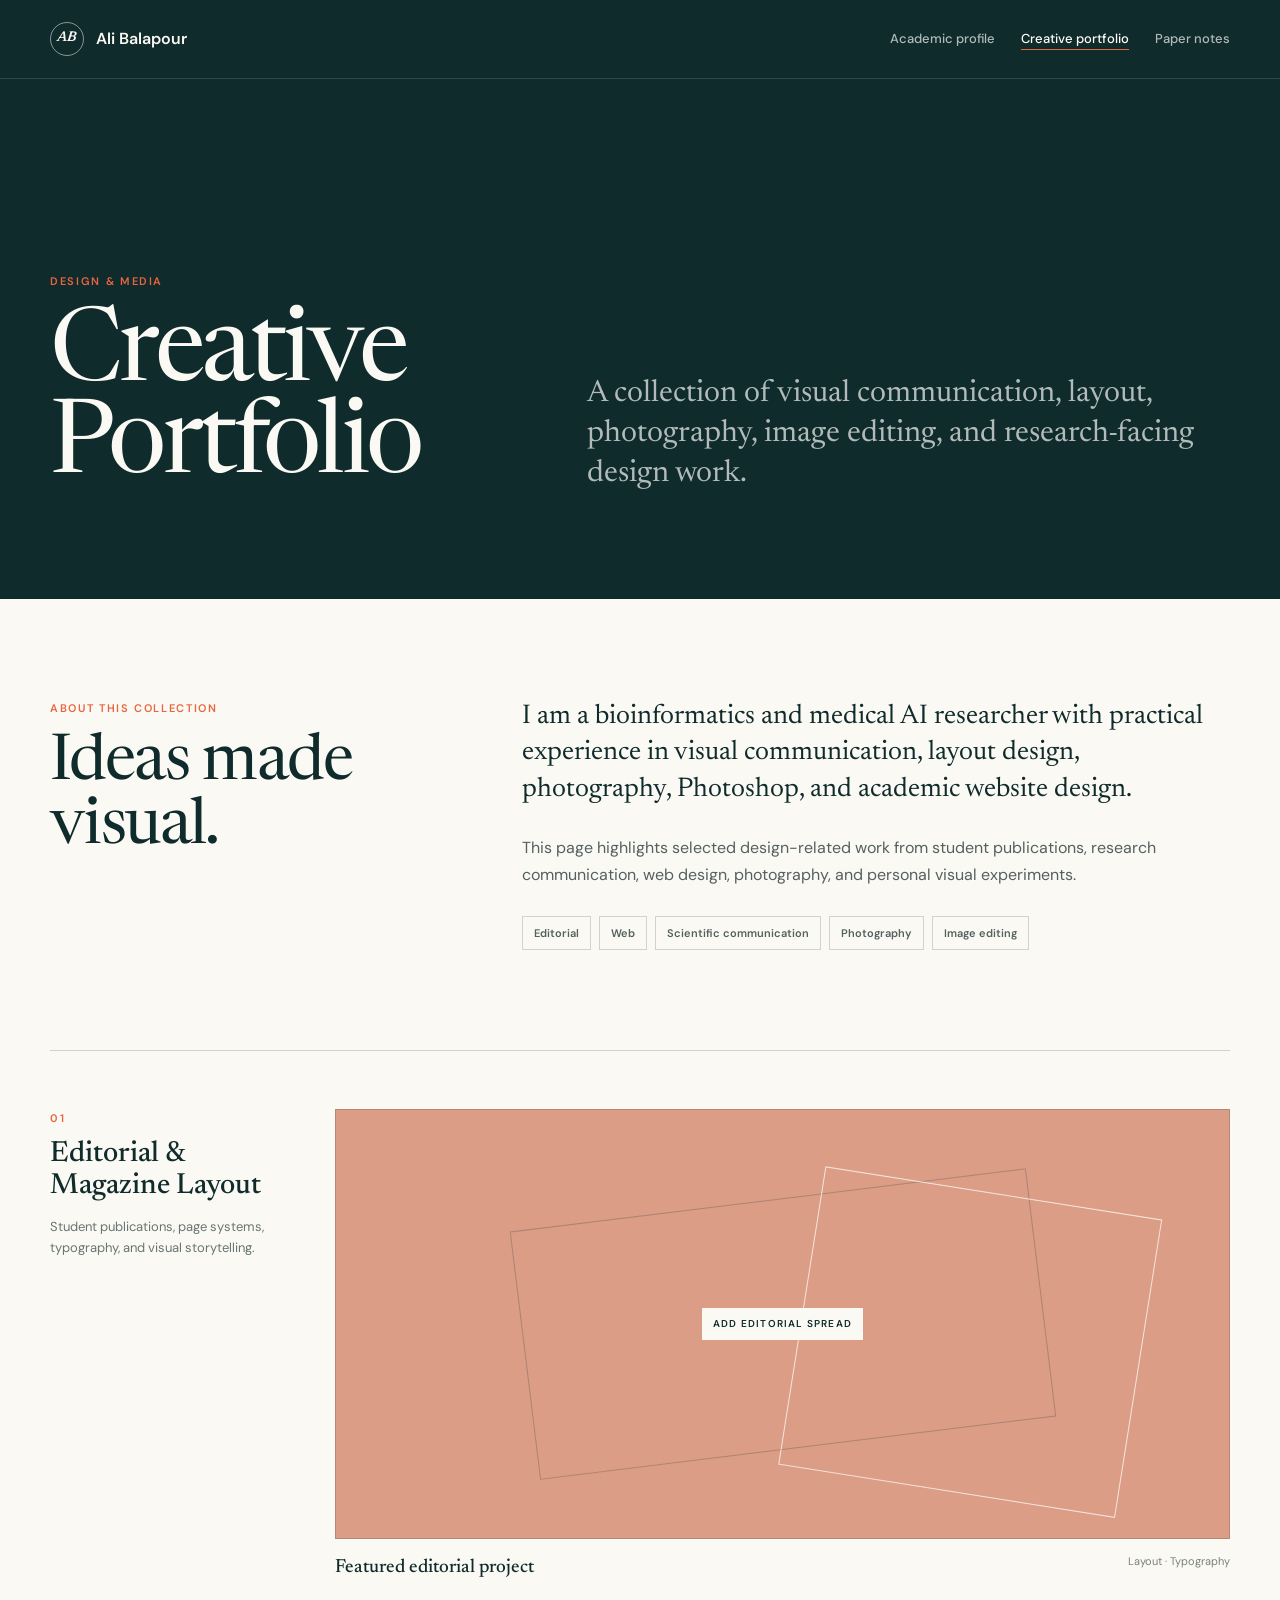
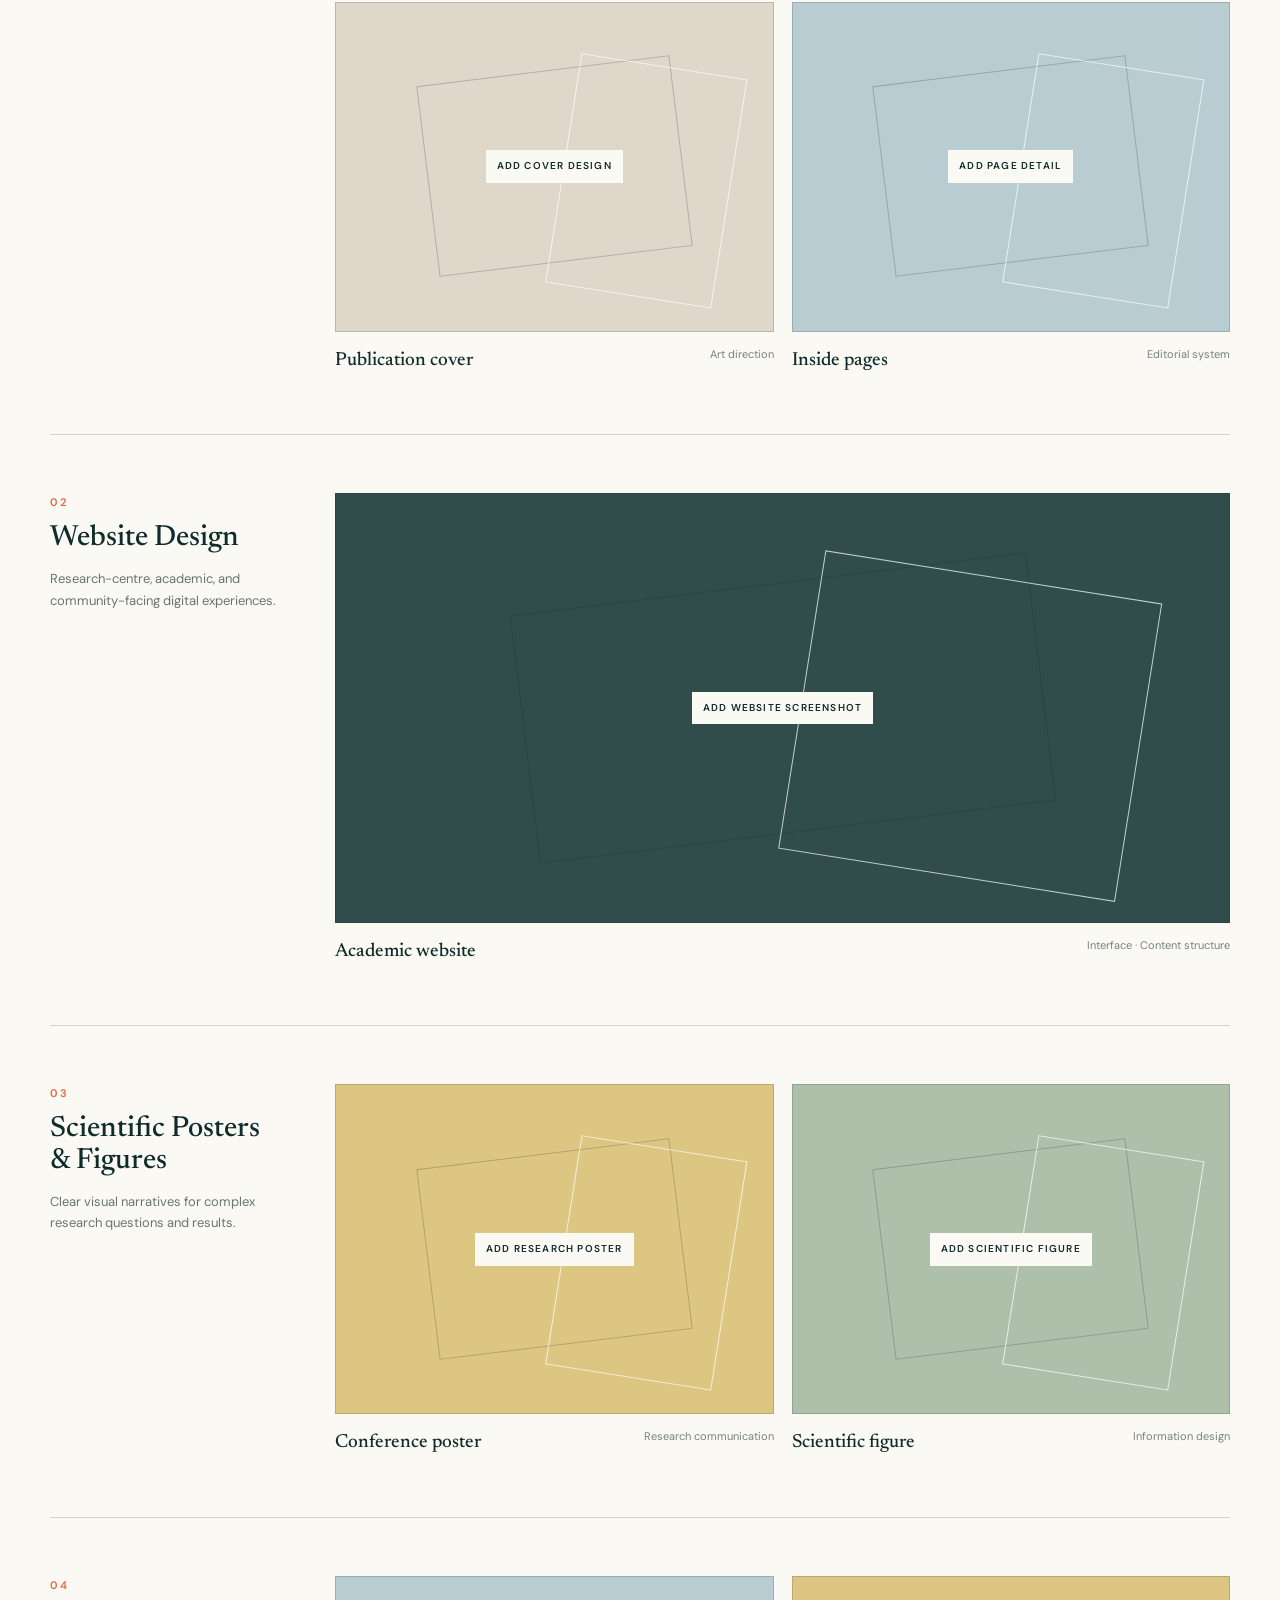
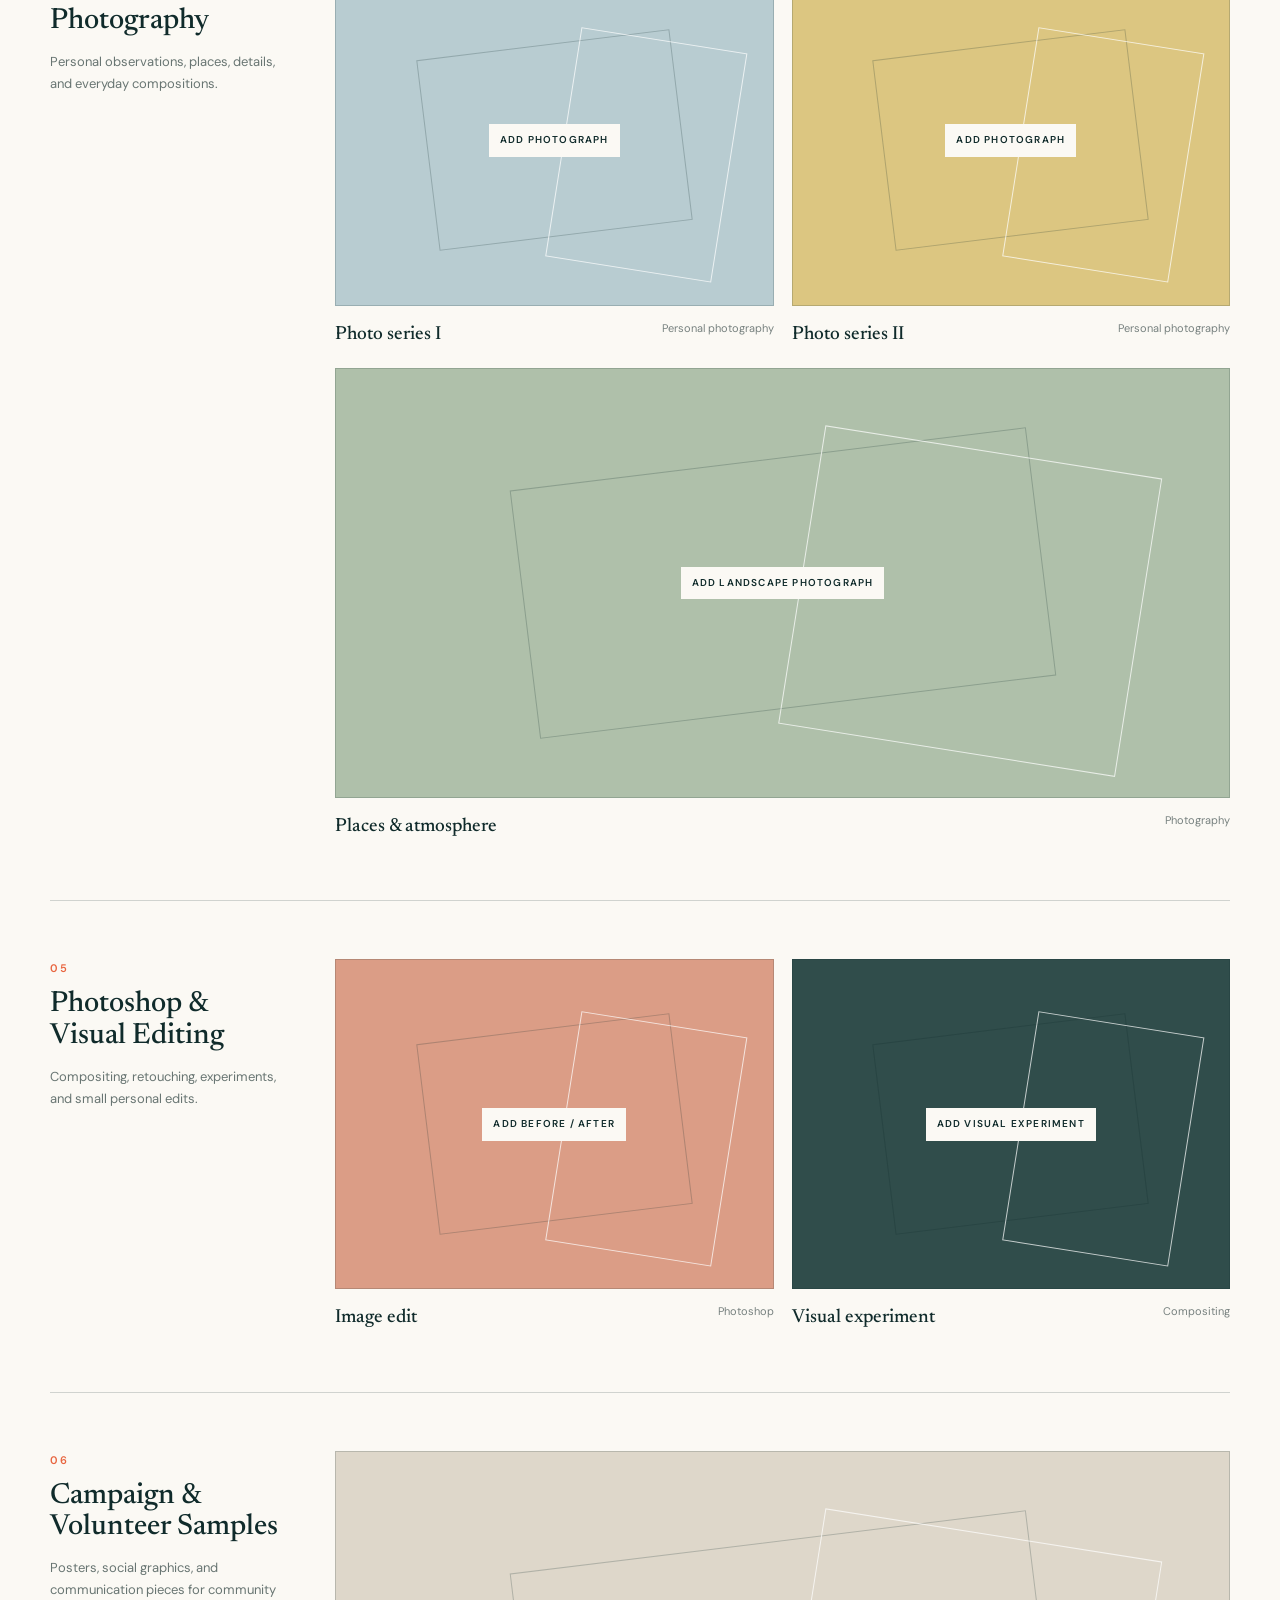
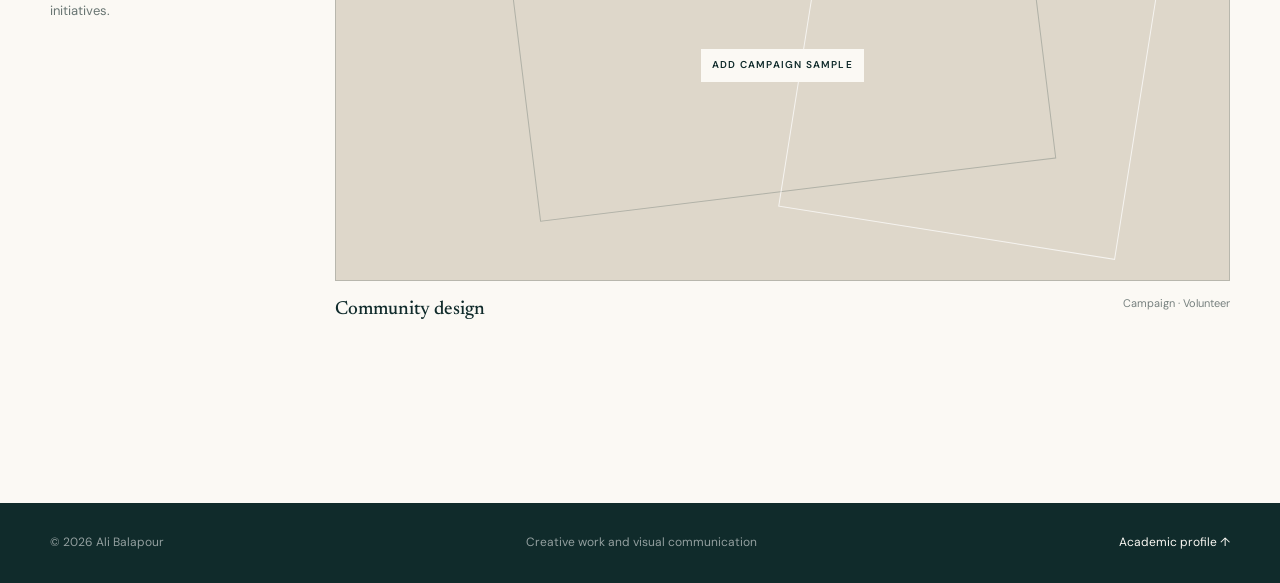
==== portfolio/index.html @ 2b2d9ba7 "update: update based on CV + add portofolio + paper notes" ====
<!doctype html>
<html lang="en">
<head>
  <meta charset="utf-8">
  <meta name="viewport" content="width=device-width, initial-scale=1">
  <title>Creative Portfolio | Ali Balapour</title>
  <meta name="description" content="Selected visual communication, design, photography, and image-editing work by Ali Balapour.">
  <meta name="theme-color" content="#102b2b">
  <link rel="preconnect" href="https://fonts.googleapis.com">
  <link rel="preconnect" href="https://fonts.gstatic.com" crossorigin>
  <link href="https://fonts.googleapis.com/css2?family=DM+Sans:wght@400;500;600&amp;family=Newsreader:opsz,wght@6..72,400;6..72,500;6..72,600&amp;display=swap" rel="stylesheet">
  <link rel="stylesheet" href="../assets/css/side-pages.css">
  <script src="../assets/js/site.js" defer></script>
</head>
<body>
  <a class="skip-link" href="#main">Skip to content</a>
  <header class="page-header" data-header>
    <div class="shell page-nav">
      <a class="page-brand" href="../" aria-label="Ali Balapour, home">
        <span class="page-brand-mark">AB</span>
        <span>Ali Balapour</span>
      </a>
      <button class="page-menu" type="button" aria-expanded="false" aria-controls="primary-nav" data-menu-toggle>
        <span></span><span></span><span class="sr-only">Toggle navigation</span>
      </button>
      <nav id="primary-nav" class="page-links" aria-label="Primary" data-nav>
        <a href="../">Academic profile</a>
        <a href="./" aria-current="page">Creative portfolio</a>
        <a href="../paper-notes/">Paper notes</a>
      </nav>
    </div>
  </header>

  <main id="main">
    <section class="page-hero">
      <div class="shell page-hero-inner">
        <div>
          <p class="eyebrow">Design &amp; media</p>
          <h1>Creative<br>Portfolio</h1>
        </div>
        <p class="page-hero-copy">A collection of visual communication, layout, photography, image editing, and research-facing design work.</p>
      </div>
    </section>

    <section class="shell portfolio-intro">
      <div>
        <p class="section-label">About this collection</p>
        <h2>Ideas made visual.</h2>
      </div>
      <div class="portfolio-intro-copy">
        <p>I am a bioinformatics and medical AI researcher with practical experience in visual communication, layout design, photography, Photoshop, and academic website design.</p>
        <p>This page highlights selected design-related work from student publications, research communication, web design, photography, and personal visual experiments.</p>
        <div class="portfolio-categories" aria-label="Portfolio categories">
          <span>Editorial</span><span>Web</span><span>Scientific communication</span><span>Photography</span><span>Image editing</span>
        </div>
      </div>
    </section>

    <div class="shell portfolio-gallery">
      <section class="gallery-section">
        <div class="gallery-heading">
          <p class="section-label">01</p>
          <h2>Editorial &amp; Magazine Layout</h2>
          <p>Student publications, page systems, typography, and visual storytelling.</p>
        </div>
        <div class="gallery-grid">
          <figure class="gallery-item wide">
            <div class="art-placeholder placeholder-coral"><span class="placeholder-label">Add editorial spread</span></div>
            <figcaption><strong>Featured editorial project</strong><span>Layout · Typography</span></figcaption>
          </figure>
          <figure class="gallery-item">
            <div class="art-placeholder placeholder-paper"><span class="placeholder-label">Add cover design</span></div>
            <figcaption><strong>Publication cover</strong><span>Art direction</span></figcaption>
          </figure>
          <figure class="gallery-item">
            <div class="art-placeholder placeholder-blue"><span class="placeholder-label">Add page detail</span></div>
            <figcaption><strong>Inside pages</strong><span>Editorial system</span></figcaption>
          </figure>
        </div>
      </section>

      <section class="gallery-section">
        <div class="gallery-heading">
          <p class="section-label">02</p>
          <h2>Website Design</h2>
          <p>Research-centre, academic, and community-facing digital experiences.</p>
        </div>
        <div class="gallery-grid">
          <figure class="gallery-item wide">
            <div class="art-placeholder placeholder-ink"><span class="placeholder-label">Add website screenshot</span></div>
            <figcaption><strong>Academic website</strong><span>Interface · Content structure</span></figcaption>
          </figure>
        </div>
      </section>

      <section class="gallery-section">
        <div class="gallery-heading">
          <p class="section-label">03</p>
          <h2>Scientific Posters &amp; Figures</h2>
          <p>Clear visual narratives for complex research questions and results.</p>
        </div>
        <div class="gallery-grid">
          <figure class="gallery-item">
            <div class="art-placeholder placeholder-yellow"><span class="placeholder-label">Add research poster</span></div>
            <figcaption><strong>Conference poster</strong><span>Research communication</span></figcaption>
          </figure>
          <figure class="gallery-item">
            <div class="art-placeholder placeholder-sage"><span class="placeholder-label">Add scientific figure</span></div>
            <figcaption><strong>Scientific figure</strong><span>Information design</span></figcaption>
          </figure>
        </div>
      </section>

      <section class="gallery-section">
        <div class="gallery-heading">
          <p class="section-label">04</p>
          <h2>Photography</h2>
          <p>Personal observations, places, details, and everyday compositions.</p>
        </div>
        <div class="gallery-grid">
          <figure class="gallery-item">
            <div class="art-placeholder placeholder-blue"><span class="placeholder-label">Add photograph</span></div>
            <figcaption><strong>Photo series I</strong><span>Personal photography</span></figcaption>
          </figure>
          <figure class="gallery-item">
            <div class="art-placeholder placeholder-yellow"><span class="placeholder-label">Add photograph</span></div>
            <figcaption><strong>Photo series II</strong><span>Personal photography</span></figcaption>
          </figure>
          <figure class="gallery-item wide">
            <div class="art-placeholder placeholder-sage"><span class="placeholder-label">Add landscape photograph</span></div>
            <figcaption><strong>Places &amp; atmosphere</strong><span>Photography</span></figcaption>
          </figure>
        </div>
      </section>

      <section class="gallery-section">
        <div class="gallery-heading">
          <p class="section-label">05</p>
          <h2>Photoshop &amp; Visual Editing</h2>
          <p>Compositing, retouching, experiments, and small personal edits.</p>
        </div>
        <div class="gallery-grid">
          <figure class="gallery-item">
            <div class="art-placeholder placeholder-coral"><span class="placeholder-label">Add before / after</span></div>
            <figcaption><strong>Image edit</strong><span>Photoshop</span></figcaption>
          </figure>
          <figure class="gallery-item">
            <div class="art-placeholder placeholder-ink"><span class="placeholder-label">Add visual experiment</span></div>
            <figcaption><strong>Visual experiment</strong><span>Compositing</span></figcaption>
          </figure>
        </div>
      </section>

      <section class="gallery-section">
        <div class="gallery-heading">
          <p class="section-label">06</p>
          <h2>Campaign &amp; Volunteer Samples</h2>
          <p>Posters, social graphics, and communication pieces for community initiatives.</p>
        </div>
        <div class="gallery-grid">
          <figure class="gallery-item wide">
            <div class="art-placeholder placeholder-paper"><span class="placeholder-label">Add campaign sample</span></div>
            <figcaption><strong>Community design</strong><span>Campaign · Volunteer</span></figcaption>
          </figure>
        </div>
      </section>
    </div>
  </main>

  <footer class="page-footer">
    <div class="shell page-footer-inner">
      <p>© <span data-year>2026</span> Ali Balapour</p>
      <p>Creative work and visual communication</p>
      <a href="../">Academic profile ↑</a>
    </div>
  </footer>
</body>
</html>
---- assets/css/side-pages.css ----
:root {
  --ink: #102b2b;
  --ink-soft: #23413f;
  --paper: #f4f0e7;
  --cream: #fbf9f4;
  --white: #fffefa;
  --orange: #e8653f;
  --blue: #4d7891;
  --sage: #91a88d;
  --yellow: #d6ab45;
  --line: rgba(16, 43, 43, 0.18);
  --serif: "Newsreader", Georgia, serif;
  --sans: "DM Sans", "Avenir Next", "Segoe UI", sans-serif;
  --shell: min(1180px, calc(100vw - 48px));
}

* { box-sizing: border-box; }
html { scroll-behavior: smooth; }
body {
  margin: 0;
  background: var(--cream);
  color: var(--ink);
  font-family: var(--sans);
  font-size: 16px;
  line-height: 1.65;
  -webkit-font-smoothing: antialiased;
}
img { display: block; max-width: 100%; }
a { color: inherit; }
button { font: inherit; }
.shell { width: var(--shell); margin-inline: auto; }
.sr-only {
  position: absolute;
  width: 1px;
  height: 1px;
  padding: 0;
  margin: -1px;
  overflow: hidden;
  clip: rect(0, 0, 0, 0);
  white-space: nowrap;
  border: 0;
}
.skip-link {
  position: fixed;
  top: 12px;
  left: 12px;
  z-index: 200;
  padding: 10px 16px;
  background: var(--orange);
  color: var(--white);
  transform: translateY(-150%);
}
.skip-link:focus { transform: translateY(0); }

.page-header {
  position: relative;
  z-index: 20;
  border-bottom: 1px solid rgba(255,255,255,.14);
  background: var(--ink);
  color: var(--cream);
}
.page-nav {
  display: flex;
  min-height: 78px;
  align-items: center;
  justify-content: space-between;
  gap: 30px;
}
.page-brand {
  display: inline-flex;
  align-items: center;
  gap: 12px;
  font-weight: 600;
  text-decoration: none;
}
.page-brand-mark {
  display: grid;
  width: 34px;
  height: 34px;
  place-items: center;
  border: 1px solid rgba(255,255,255,.5);
  border-radius: 50%;
  font-family: var(--serif);
  font-size: 14px;
  font-style: italic;
}
.page-links { display: flex; align-items: center; gap: 26px; }
.page-links a {
  color: rgba(255,255,255,.68);
  font-size: 13px;
  font-weight: 500;
  text-decoration: none;
}
.page-links a:hover,
.page-links a[aria-current="page"] { color: var(--white); }
.page-links a[aria-current="page"] { border-bottom: 1px solid var(--orange); }
.page-menu { display: none; }

.page-hero {
  background: var(--ink);
  color: var(--cream);
}
.page-hero-inner {
  display: grid;
  min-height: 520px;
  grid-template-columns: .82fr 1.18fr;
  align-items: end;
  gap: 90px;
  padding-block: 90px 105px;
}
.eyebrow,
.work-type,
.note-topic,
.section-label {
  margin: 0;
  color: var(--orange);
  font-size: 11px;
  font-weight: 600;
  letter-spacing: .15em;
  text-transform: uppercase;
}
.page-hero h1 {
  margin: 20px 0 0;
  font-family: var(--serif);
  font-size: clamp(58px, 8vw, 108px);
  font-weight: 400;
  letter-spacing: -.035em;
  line-height: .9;
}
.page-hero-copy {
  max-width: 630px;
  margin: 0;
  color: rgba(255,255,255,.68);
  font-family: var(--serif);
  font-size: clamp(23px, 2.4vw, 34px);
  line-height: 1.3;
}

.portfolio-intro {
  display: grid;
  grid-template-columns: .7fr 1.3fr;
  gap: 90px;
  padding-block: 100px;
}
.portfolio-intro h2,
.notes-heading h2 {
  margin: 15px 0 0;
  font-family: var(--serif);
  font-size: clamp(40px, 5vw, 68px);
  font-weight: 400;
  letter-spacing: -.025em;
  line-height: 1;
}
.portfolio-intro-copy { max-width: 720px; color: #53615f; }
.portfolio-intro-copy p:first-child {
  margin-top: 0;
  color: var(--ink);
  font-family: var(--serif);
  font-size: 27px;
  line-height: 1.35;
}
.portfolio-categories {
  display: flex;
  flex-wrap: wrap;
  gap: 8px;
  margin-top: 28px;
}
.portfolio-categories span {
  padding: 7px 11px;
  border: 1px solid var(--line);
  font-size: 11px;
  font-weight: 600;
}

.portfolio-gallery { padding-bottom: 120px; }
.gallery-section {
  display: grid;
  grid-template-columns: 230px 1fr;
  gap: 55px;
  padding: 58px 0;
  border-top: 1px solid var(--line);
}
.gallery-heading h2 {
  margin: 12px 0 0;
  font-family: var(--serif);
  font-size: 29px;
  font-weight: 500;
  line-height: 1.08;
}
.gallery-heading p:last-child { margin: 14px 0 0; color: #687572; font-size: 13px; }
.gallery-grid { display: grid; grid-template-columns: repeat(2, minmax(0, 1fr)); gap: 18px; }
.gallery-item { margin: 0; }
.gallery-item.wide { grid-column: 1 / -1; }
.art-placeholder {
  position: relative;
  display: grid;
  min-height: 330px;
  place-items: center;
  overflow: hidden;
  border: 1px solid var(--line);
  background: #e4e6df;
}
.gallery-item.wide .art-placeholder { min-height: 430px; }
.art-placeholder::before,
.art-placeholder::after {
  position: absolute;
  content: "";
}
.art-placeholder::before {
  width: 58%;
  height: 58%;
  border: 1px solid rgba(16,43,43,.22);
  transform: rotate(-7deg);
}
.art-placeholder::after {
  width: 38%;
  height: 70%;
  border: 1px solid rgba(255,255,255,.72);
  transform: translate(55%, 6%) rotate(9deg);
}
.placeholder-blue { background: #b8ccd1; }
.placeholder-coral { background: #db9d86; }
.placeholder-yellow { background: #dcc681; }
.placeholder-sage { background: #afc0aa; }
.placeholder-ink { background: #304d4b; color: var(--cream); }
.placeholder-paper { background: #ded7ca; }
.placeholder-label {
  position: relative;
  z-index: 2;
  padding: 8px 11px;
  background: var(--cream);
  color: var(--ink);
  font-size: 10px;
  font-weight: 600;
  letter-spacing: .12em;
  text-transform: uppercase;
}
.gallery-item figcaption { display: flex; justify-content: space-between; gap: 20px; margin-top: 13px; }
.gallery-item figcaption strong { font-family: var(--serif); font-size: 19px; font-weight: 500; }
.gallery-item figcaption span { color: #77817f; font-size: 11px; text-align: right; }

.notes-page { background: var(--paper); }
.notes-hero .page-hero-inner { min-height: 460px; }
.notes-toolbar {
  display: flex;
  align-items: center;
  justify-content: space-between;
  gap: 30px;
  padding-block: 26px;
  border-bottom: 1px solid var(--line);
}
.notes-toolbar p { margin: 0; color: #697572; font-size: 13px; }
.topic-list { display: flex; flex-wrap: wrap; gap: 8px; }
.topic-list span {
  padding: 6px 10px;
  border: 1px solid var(--line);
  background: var(--cream);
  font-size: 10px;
  font-weight: 600;
  text-transform: uppercase;
}
.notes-layout {
  display: grid;
  grid-template-columns: 280px 1fr;
  gap: 70px;
  padding-block: 90px 120px;
}
.notes-heading { position: sticky; top: 30px; align-self: start; }
.notes-heading p:last-child { margin-top: 24px; color: #697572; font-size: 13px; }
.notes-list { border-top: 1px solid var(--line); }
.note-entry {
  display: grid;
  grid-template-columns: 105px 1fr;
  gap: 35px;
  padding: 42px 0;
  border-bottom: 1px solid var(--line);
}
.note-number {
  color: var(--orange);
  font-family: var(--serif);
  font-size: 30px;
}
.note-entry h2 {
  max-width: 720px;
  margin: 10px 0 12px;
  font-family: var(--serif);
  font-size: clamp(27px, 3vw, 40px);
  font-weight: 500;
  line-height: 1.12;
}
.note-citation { margin: 0; color: #697572; font-size: 12px; }
.note-summary { max-width: 730px; margin: 24px 0 0; color: #4f5f5c; }
.note-points { display: grid; grid-template-columns: repeat(2, 1fr); gap: 12px 30px; margin: 26px 0 0; padding: 0; list-style: none; }
.note-points li { padding-top: 10px; border-top: 1px solid var(--line); color: #697572; font-size: 12px; }
.placeholder-note { opacity: .72; }

.page-footer { padding-block: 30px; background: var(--ink); color: rgba(255,255,255,.55); font-size: 12px; }
.page-footer-inner { display: flex; align-items: center; justify-content: space-between; gap: 30px; }
.page-footer p { margin: 0; }
.page-footer a { color: var(--cream); text-decoration: none; }

@media (max-width: 900px) {
  .page-hero-inner { grid-template-columns: 1fr; gap: 55px; }
  .portfolio-intro { grid-template-columns: 1fr; gap: 45px; }
  .gallery-section { grid-template-columns: 1fr; gap: 30px; }
  .notes-layout { grid-template-columns: 1fr; gap: 45px; }
  .notes-heading { position: static; }
}

@media (max-width: 680px) {
  :root { --shell: min(100% - 34px, 1180px); }
  .page-nav { min-height: 68px; }
  .page-menu {
    display: grid;
    width: 42px;
    height: 42px;
    padding: 12px;
    border: 0;
    place-content: center;
    gap: 6px;
    background: transparent;
    color: var(--white);
  }
  .page-menu span:not(.sr-only) { display: block; width: 20px; height: 1px; background: currentColor; }
  .page-links {
    position: absolute;
    top: 68px;
    left: 0;
    display: none;
    width: 100%;
    padding: 20px 17px 26px;
    flex-direction: column;
    align-items: stretch;
    gap: 0;
    background: var(--ink);
    border-top: 1px solid rgba(255,255,255,.1);
  }
  .page-links.open { display: flex; }
  .page-links a { padding: 10px 0; font-family: var(--serif); font-size: 23px; }
  .page-links a[aria-current="page"] { border: 0; color: var(--orange); }
  .page-hero-inner { min-height: 0; padding-block: 75px; }
  .page-hero h1 { font-size: clamp(52px, 17vw, 78px); }
  .page-hero-copy { font-size: 23px; }
  .portfolio-intro { padding-block: 75px; }
  .gallery-grid { grid-template-columns: 1fr; }
  .gallery-item.wide { grid-column: auto; }
  .art-placeholder,
  .gallery-item.wide .art-placeholder { min-height: 300px; }
  .notes-toolbar { align-items: flex-start; flex-direction: column; }
  .notes-layout { padding-block: 70px 90px; }
  .note-entry { grid-template-columns: 1fr; gap: 10px; }
  .note-points { grid-template-columns: 1fr; }
  .page-footer-inner { align-items: flex-start; flex-direction: column; gap: 8px; }
}

@media (prefers-reduced-motion: reduce) {
  html { scroll-behavior: auto; }
  *, *::before, *::after { transition-duration: .01ms !important; }
}
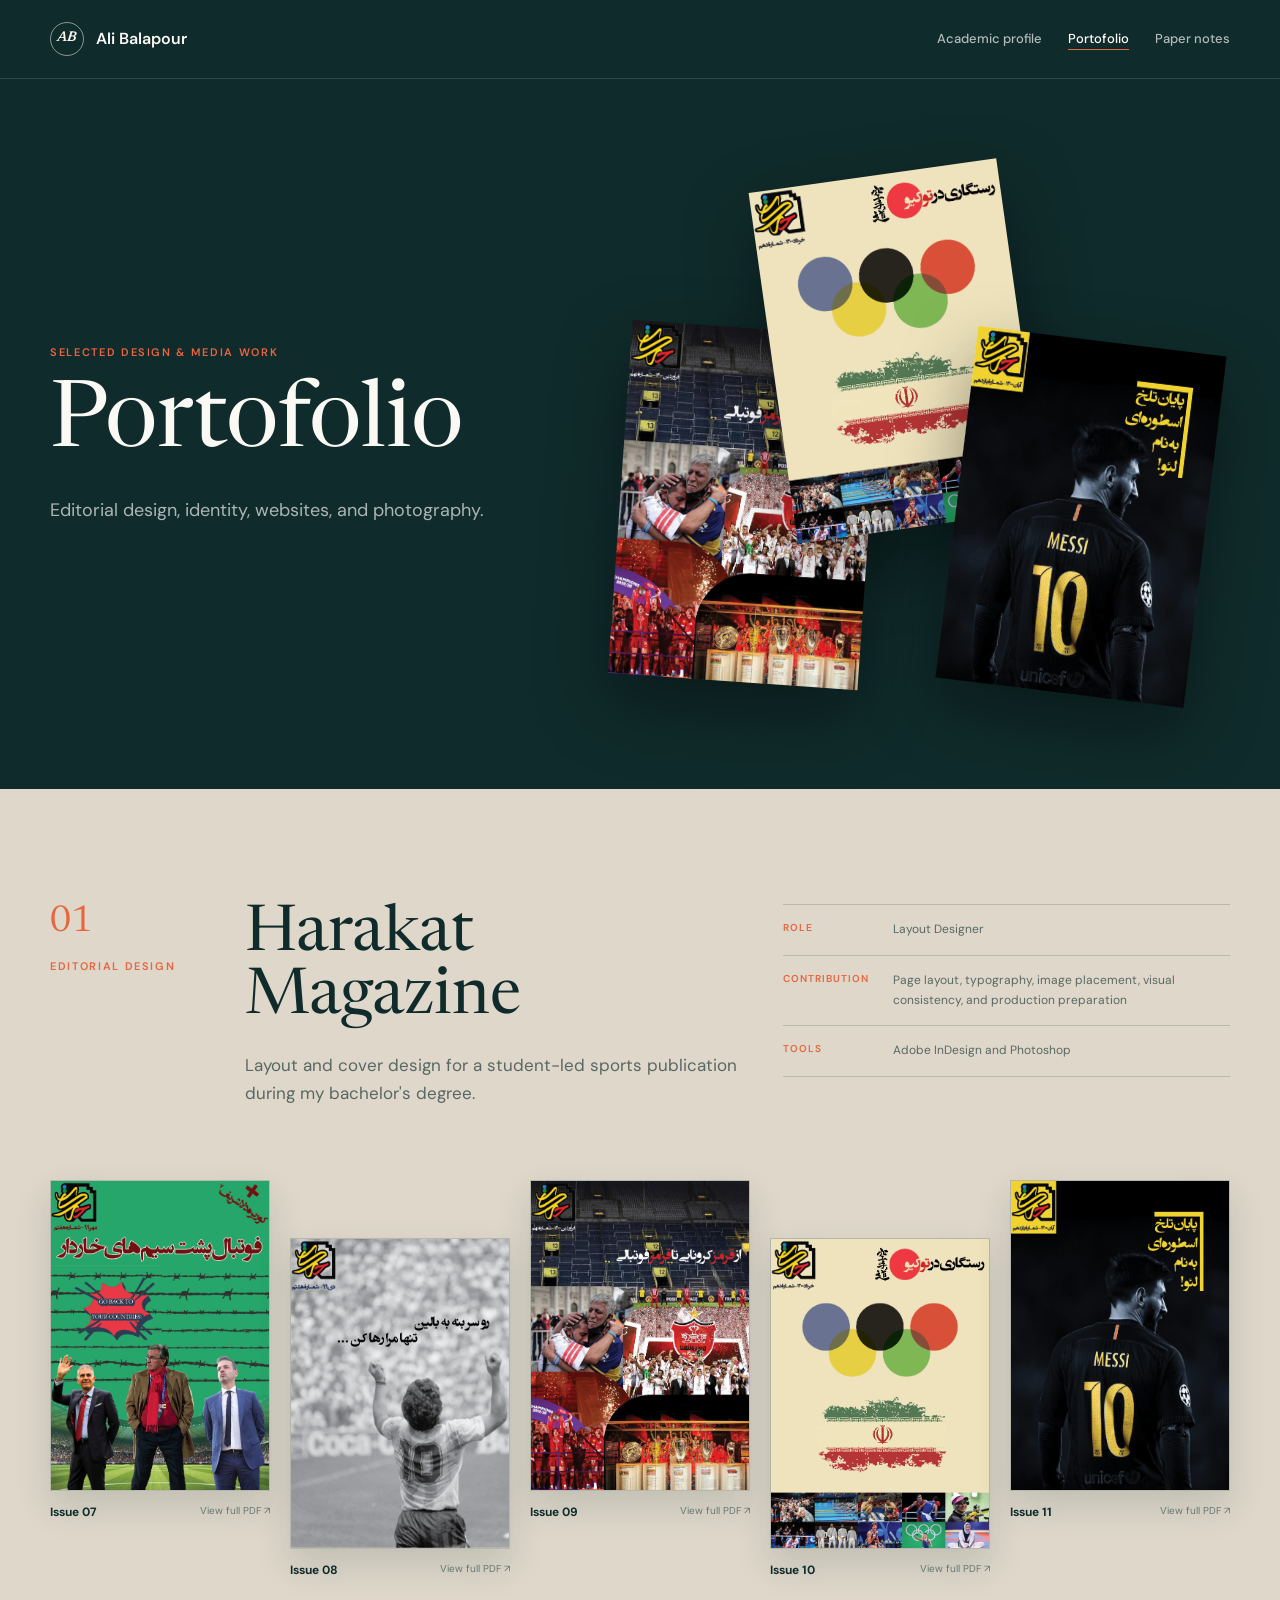
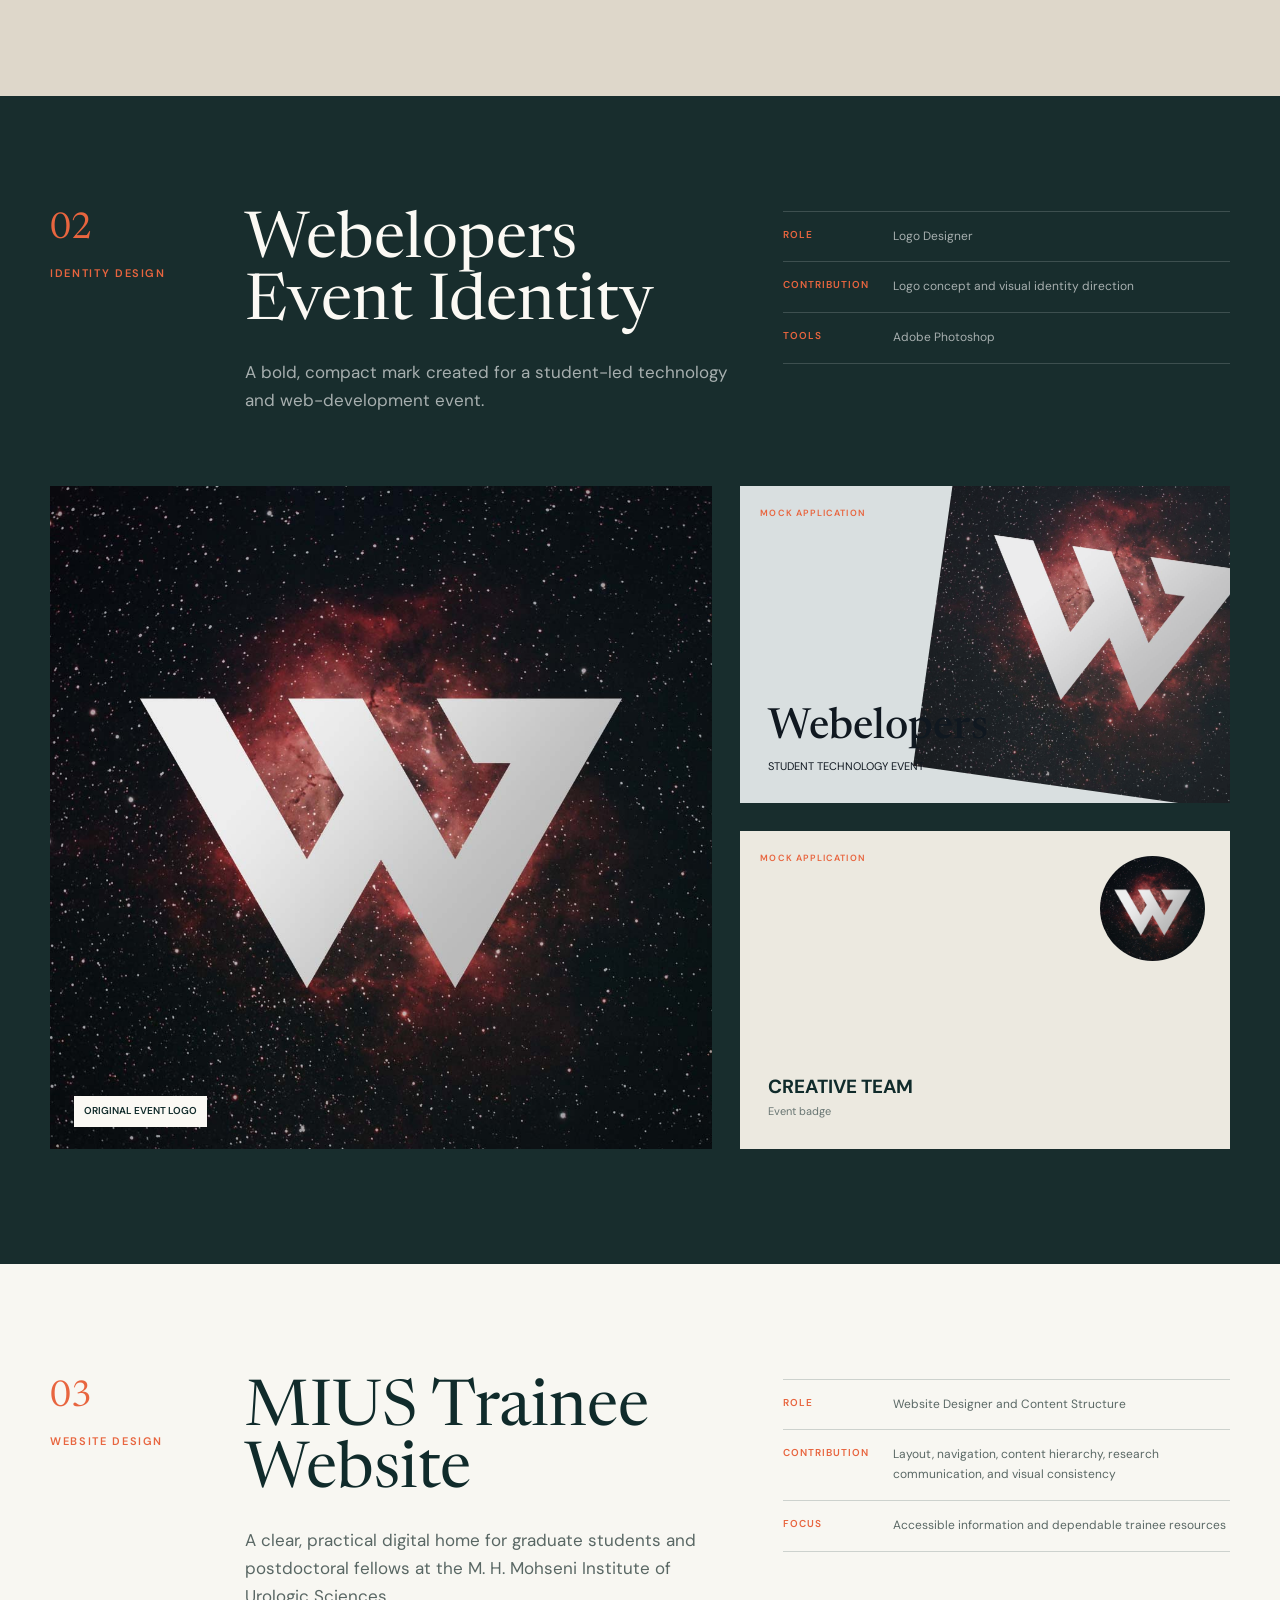
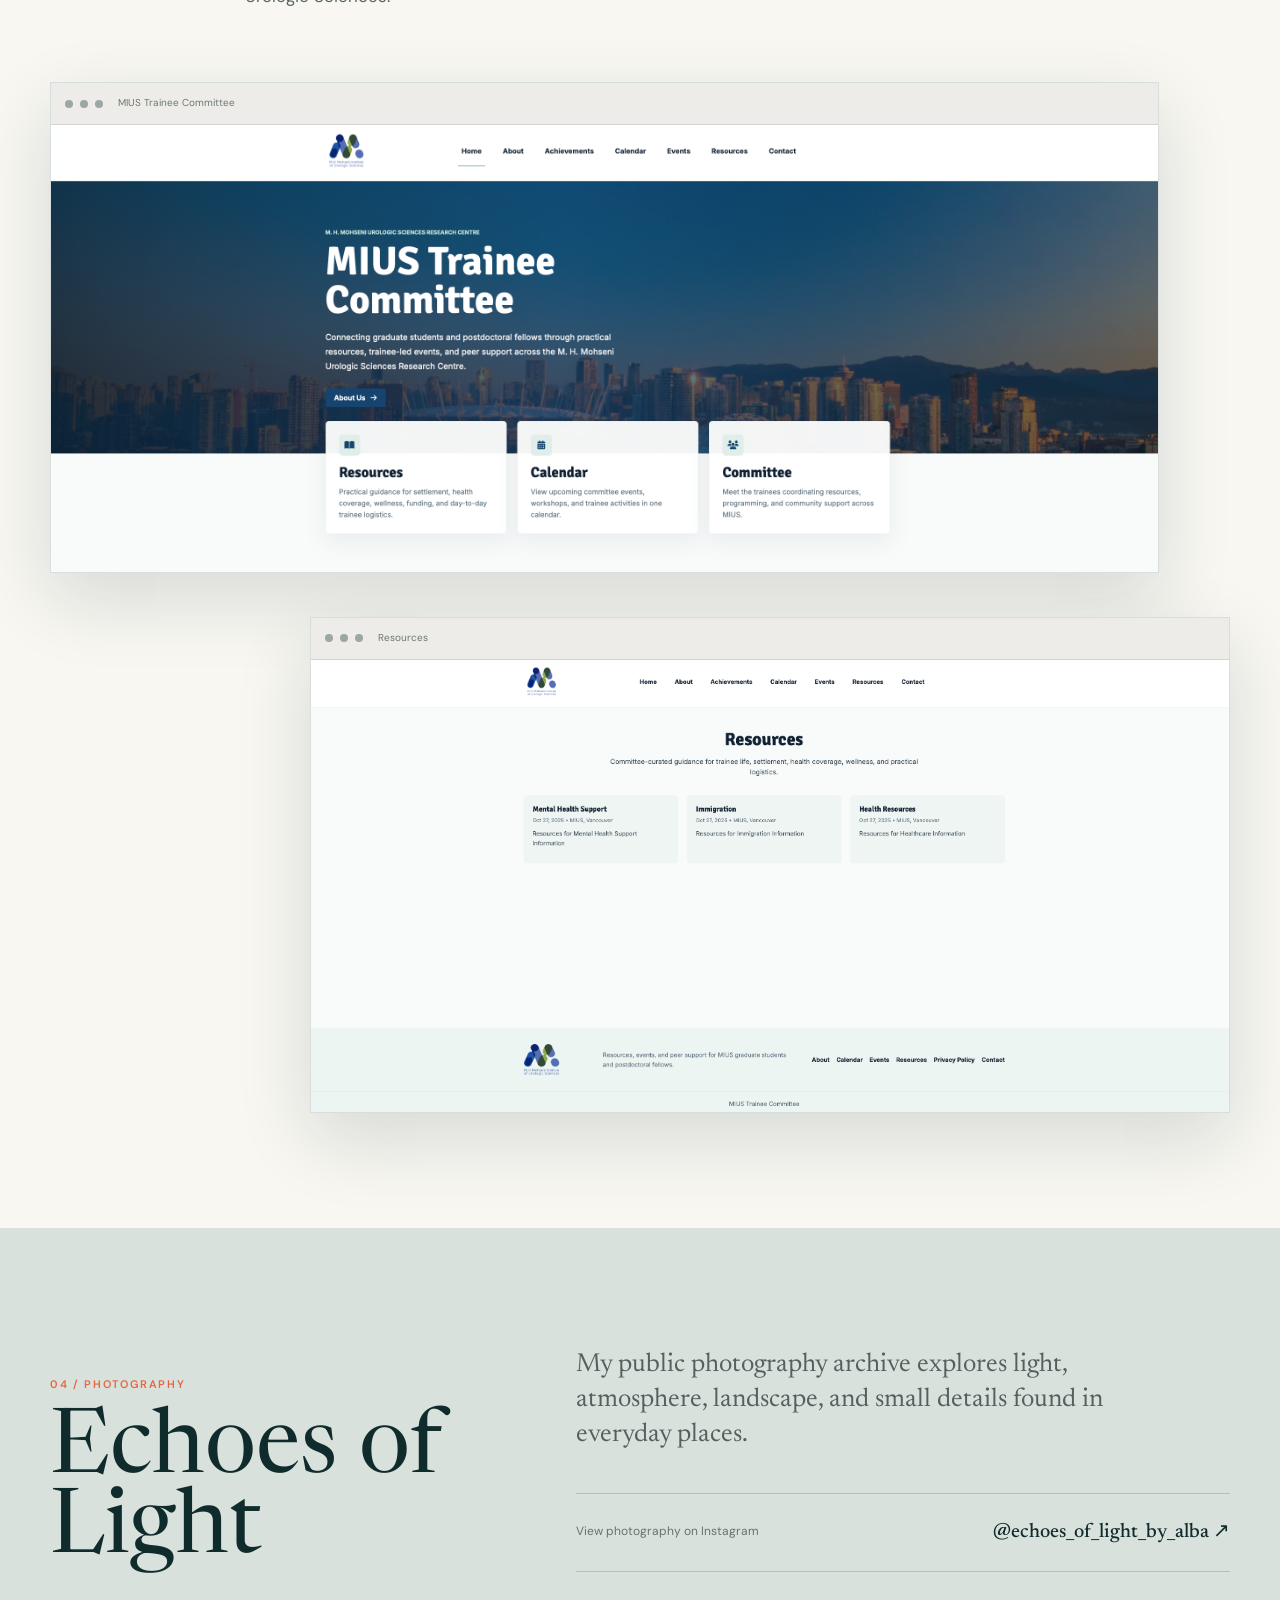
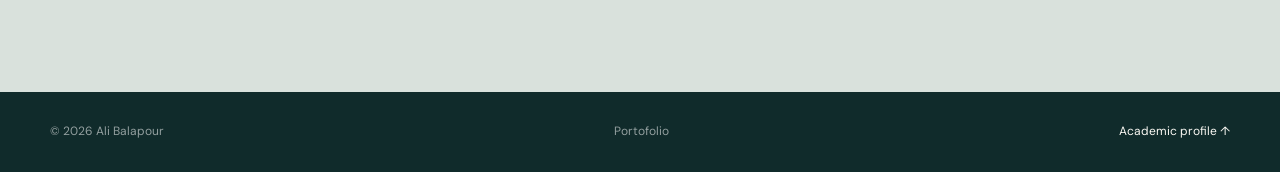
==== commit 2a638473: "update: filling out the portofolio" ====
--- a/portfolio/index.html
+++ b/portfolio/index.html
@@ -3,8 +3,8 @@
 <head>
   <meta charset="utf-8">
   <meta name="viewport" content="width=device-width, initial-scale=1">
-  <title>Creative Portfolio | Ali Balapour</title>
-  <meta name="description" content="Selected visual communication, design, photography, and image-editing work by Ali Balapour.">
+  <title>Portofolio | Ali Balapour</title>
+  <meta name="description" content="Selected editorial, identity, website, and photography work by Ali Balapour.">
   <meta name="theme-color" content="#102b2b">
   <link rel="preconnect" href="https://fonts.googleapis.com">
   <link rel="preconnect" href="https://fonts.gstatic.com" crossorigin>
@@ -12,7 +12,7 @@
   <link rel="stylesheet" href="../assets/css/side-pages.css">
   <script src="../assets/js/site.js" defer></script>
 </head>
-<body>
+<body class="portfolio-page">
   <a class="skip-link" href="#main">Skip to content</a>
   <header class="page-header" data-header>
     <div class="shell page-nav">
@@ -25,152 +25,161 @@
       </button>
       <nav id="primary-nav" class="page-links" aria-label="Primary" data-nav>
         <a href="../">Academic profile</a>
-        <a href="./" aria-current="page">Creative portfolio</a>
+        <a href="./" aria-current="page">Portofolio</a>
         <a href="../paper-notes/">Paper notes</a>
       </nav>
     </div>
   </header>
 
   <main id="main">
-    <section class="page-hero">
-      <div class="shell page-hero-inner">
-        <div>
-          <p class="eyebrow">Design &amp; media</p>
-          <h1>Creative<br>Portfolio</h1>
+    <section class="portfolio-hero">
+      <div class="shell portfolio-hero-grid">
+        <div class="portfolio-hero-copy">
+          <p class="eyebrow">Selected design &amp; media work</p>
+          <h1>Portofolio</h1>
+          <p>Editorial design, identity, websites, and photography.</p>
         </div>
-        <p class="page-hero-copy">A collection of visual communication, layout, photography, image editing, and research-facing design work.</p>
-      </div>
-    </section>
-
-    <section class="shell portfolio-intro">
-      <div>
-        <p class="section-label">About this collection</p>
-        <h2>Ideas made visual.</h2>
-      </div>
-      <div class="portfolio-intro-copy">
-        <p>I am a bioinformatics and medical AI researcher with practical experience in visual communication, layout design, photography, Photoshop, and academic website design.</p>
-        <p>This page highlights selected design-related work from student publications, research communication, web design, photography, and personal visual experiments.</p>
-        <div class="portfolio-categories" aria-label="Portfolio categories">
-          <span>Editorial</span><span>Web</span><span>Scientific communication</span><span>Photography</span><span>Image editing</span>
+        <div class="cover-composition" aria-label="Selected Harakat magazine covers">
+          <img class="cover cover-one" src="../assets/portofolio/Harakat%20Magazin%20-%20outline%20designer/harekat-11.png" alt="Harakat magazine issue 11 cover">
+          <img class="cover cover-two" src="../assets/portofolio/Harakat%20Magazin%20-%20outline%20designer/harekat-10.png" alt="Harakat magazine issue 10 cover">
+          <img class="cover cover-three" src="../assets/portofolio/Harakat%20Magazin%20-%20outline%20designer/harekat-9.png" alt="Harakat magazine issue 9 cover">
         </div>
       </div>
     </section>
 
-    <div class="shell portfolio-gallery">
-      <section class="gallery-section">
-        <div class="gallery-heading">
-          <p class="section-label">01</p>
-          <h2>Editorial &amp; Magazine Layout</h2>
-          <p>Student publications, page systems, typography, and visual storytelling.</p>
+    <section id="editorial" class="portfolio-project editorial-project">
+      <div class="shell">
+        <div class="project-intro">
+          <div class="project-index">
+            <span>01</span>
+            <p class="section-label">Editorial design</p>
+          </div>
+          <div>
+            <h2>Harakat Magazine</h2>
+            <p class="project-lede">Layout and cover design for a student-led sports publication during my bachelor's degree.</p>
+          </div>
+          <dl class="project-facts">
+            <div><dt>Role</dt><dd>Layout Designer</dd></div>
+            <div><dt>Contribution</dt><dd>Page layout, typography, image placement, visual consistency, and production preparation</dd></div>
+            <div><dt>Tools</dt><dd>Adobe InDesign and Photoshop</dd></div>
+          </dl>
         </div>
-        <div class="gallery-grid">
-          <figure class="gallery-item wide">
-            <div class="art-placeholder placeholder-coral"><span class="placeholder-label">Add editorial spread</span></div>
-            <figcaption><strong>Featured editorial project</strong><span>Layout · Typography</span></figcaption>
+
+        <div class="magazine-shelf">
+          <a class="magazine-item" href="../assets/portofolio/Harakat%20Magazin%20-%20outline%20designer/harekat-7.pdf" target="_blank" rel="noopener">
+            <img src="../assets/portofolio/Harakat%20Magazin%20-%20outline%20designer/harekat-7.jpg" alt="Harakat magazine issue 7 cover">
+            <span><strong>Issue 07</strong>View full PDF ↗</span>
+          </a>
+          <a class="magazine-item offset" href="../assets/portofolio/Harakat%20Magazin%20-%20outline%20designer/harekat-8.pdf" target="_blank" rel="noopener">
+            <img src="../assets/portofolio/Harakat%20Magazin%20-%20outline%20designer/harekat-8.png" alt="Harakat magazine issue 8 cover">
+            <span><strong>Issue 08</strong>View full PDF ↗</span>
+          </a>
+          <a class="magazine-item" href="../assets/portofolio/Harakat%20Magazin%20-%20outline%20designer/harekat-9.pdf" target="_blank" rel="noopener">
+            <img src="../assets/portofolio/Harakat%20Magazin%20-%20outline%20designer/harekat-9.png" alt="Harakat magazine issue 9 cover">
+            <span><strong>Issue 09</strong>View full PDF ↗</span>
+          </a>
+          <a class="magazine-item offset" href="../assets/portofolio/Harakat%20Magazin%20-%20outline%20designer/harekat-10.pdf" target="_blank" rel="noopener">
+            <img src="../assets/portofolio/Harakat%20Magazin%20-%20outline%20designer/harekat-10.png" alt="Harakat magazine issue 10 cover">
+            <span><strong>Issue 10</strong>View full PDF ↗</span>
+          </a>
+          <a class="magazine-item" href="../assets/portofolio/Harakat%20Magazin%20-%20outline%20designer/harekat-11.pdf" target="_blank" rel="noopener">
+            <img src="../assets/portofolio/Harakat%20Magazin%20-%20outline%20designer/harekat-11.png" alt="Harakat magazine issue 11 cover">
+            <span><strong>Issue 11</strong>View full PDF ↗</span>
+          </a>
+        </div>
+      </div>
+    </section>
+
+    <section id="identity" class="portfolio-project branding-project">
+      <div class="shell">
+        <div class="project-intro project-intro-light">
+          <div class="project-index">
+            <span>02</span>
+            <p class="section-label">Identity design</p>
+          </div>
+          <div>
+            <h2>Webelopers Event Identity</h2>
+            <p class="project-lede">A bold, compact mark created for a student-led technology and web-development event.</p>
+          </div>
+          <dl class="project-facts">
+            <div><dt>Role</dt><dd>Logo Designer</dd></div>
+            <div><dt>Contribution</dt><dd>Logo concept and visual identity direction</dd></div>
+            <div><dt>Tools</dt><dd>Adobe Photoshop</dd></div>
+          </dl>
+        </div>
+
+        <div class="identity-showcase">
+          <figure class="identity-primary">
+            <img src="../assets/portofolio/Webeloper%20Logo%20-%20Designer/logo.jpg" alt="Webelopers event logo on a galaxy background">
+            <figcaption>Original event logo</figcaption>
           </figure>
-          <figure class="gallery-item">
-            <div class="art-placeholder placeholder-paper"><span class="placeholder-label">Add cover design</span></div>
-            <figcaption><strong>Publication cover</strong><span>Art direction</span></figcaption>
-          </figure>
-          <figure class="gallery-item">
-            <div class="art-placeholder placeholder-blue"><span class="placeholder-label">Add page detail</span></div>
-            <figcaption><strong>Inside pages</strong><span>Editorial system</span></figcaption>
-          </figure>
+          <div class="identity-mockups">
+            <figure class="event-poster">
+              <span class="mockup-label">Mock application</span>
+              <img src="../assets/portofolio/Webeloper%20Logo%20-%20Designer/logo.jpg" alt="">
+              <div><strong>Webelopers</strong><span>Student technology event</span></div>
+            </figure>
+            <figure class="event-badge">
+              <span class="mockup-label">Mock application</span>
+              <div class="badge-logo"><img src="../assets/portofolio/Webeloper%20Logo%20-%20Designer/logo.jpg" alt=""></div>
+              <strong>CREATIVE TEAM</strong>
+              <span>Event badge</span>
+            </figure>
+          </div>
         </div>
-      </section>
+      </div>
+    </section>
 
-      <section class="gallery-section">
-        <div class="gallery-heading">
-          <p class="section-label">02</p>
-          <h2>Website Design</h2>
-          <p>Research-centre, academic, and community-facing digital experiences.</p>
+    <section id="website" class="portfolio-project website-project">
+      <div class="shell">
+        <div class="project-intro">
+          <div class="project-index">
+            <span>03</span>
+            <p class="section-label">Website design</p>
+          </div>
+          <div>
+            <h2>MIUS Trainee Website</h2>
+            <p class="project-lede">A clear, practical digital home for graduate students and postdoctoral fellows at the M. H. Mohseni Institute of Urologic Sciences.</p>
+          </div>
+          <dl class="project-facts">
+            <div><dt>Role</dt><dd>Website Designer and Content Structure</dd></div>
+            <div><dt>Contribution</dt><dd>Layout, navigation, content hierarchy, research communication, and visual consistency</dd></div>
+            <div><dt>Focus</dt><dd>Accessible information and dependable trainee resources</dd></div>
+          </dl>
         </div>
-        <div class="gallery-grid">
-          <figure class="gallery-item wide">
-            <div class="art-placeholder placeholder-ink"><span class="placeholder-label">Add website screenshot</span></div>
-            <figcaption><strong>Academic website</strong><span>Interface · Content structure</span></figcaption>
-          </figure>
+
+        <div class="browser-frame browser-feature">
+          <div class="browser-bar"><span></span><span></span><span></span><p>MIUS Trainee Committee</p></div>
+          <img src="../assets/portofolio/MIUS%20Website%20-%20website%20designer/Screenshot%202026-06-13%20at%205.42.49%E2%80%AFPM.png" alt="MIUS Trainee Committee website homepage">
         </div>
-      </section>
+        <div class="browser-frame browser-secondary">
+          <div class="browser-bar"><span></span><span></span><span></span><p>Resources</p></div>
+          <img src="../assets/portofolio/MIUS%20Website%20-%20website%20designer/Screenshot%202026-06-13%20at%205.43.07%E2%80%AFPM.png" alt="MIUS Trainee Committee resources page">
+        </div>
+      </div>
+    </section>
 
-      <section class="gallery-section">
-        <div class="gallery-heading">
-          <p class="section-label">03</p>
-          <h2>Scientific Posters &amp; Figures</h2>
-          <p>Clear visual narratives for complex research questions and results.</p>
+    <section id="photography" class="photography-project">
+      <div class="shell photography-grid">
+        <div>
+          <p class="section-label">04 / Photography</p>
+          <h2>Echoes of Light</h2>
         </div>
-        <div class="gallery-grid">
-          <figure class="gallery-item">
-            <div class="art-placeholder placeholder-yellow"><span class="placeholder-label">Add research poster</span></div>
-            <figcaption><strong>Conference poster</strong><span>Research communication</span></figcaption>
-          </figure>
-          <figure class="gallery-item">
-            <div class="art-placeholder placeholder-sage"><span class="placeholder-label">Add scientific figure</span></div>
-            <figcaption><strong>Scientific figure</strong><span>Information design</span></figcaption>
-          </figure>
+        <div class="photography-copy">
+          <p>My public photography archive explores light, atmosphere, landscape, and small details found in everyday places.</p>
+          <a class="instagram-link" href="https://www.instagram.com/echoes_of_light_by_alba/" target="_blank" rel="noopener">
+            <span>View photography on Instagram</span>
+            <strong>@echoes_of_light_by_alba ↗</strong>
+          </a>
         </div>
-      </section>
-
-      <section class="gallery-section">
-        <div class="gallery-heading">
-          <p class="section-label">04</p>
-          <h2>Photography</h2>
-          <p>Personal observations, places, details, and everyday compositions.</p>
-        </div>
-        <div class="gallery-grid">
-          <figure class="gallery-item">
-            <div class="art-placeholder placeholder-blue"><span class="placeholder-label">Add photograph</span></div>
-            <figcaption><strong>Photo series I</strong><span>Personal photography</span></figcaption>
-          </figure>
-          <figure class="gallery-item">
-            <div class="art-placeholder placeholder-yellow"><span class="placeholder-label">Add photograph</span></div>
-            <figcaption><strong>Photo series II</strong><span>Personal photography</span></figcaption>
-          </figure>
-          <figure class="gallery-item wide">
-            <div class="art-placeholder placeholder-sage"><span class="placeholder-label">Add landscape photograph</span></div>
-            <figcaption><strong>Places &amp; atmosphere</strong><span>Photography</span></figcaption>
-          </figure>
-        </div>
-      </section>
-
-      <section class="gallery-section">
-        <div class="gallery-heading">
-          <p class="section-label">05</p>
-          <h2>Photoshop &amp; Visual Editing</h2>
-          <p>Compositing, retouching, experiments, and small personal edits.</p>
-        </div>
-        <div class="gallery-grid">
-          <figure class="gallery-item">
-            <div class="art-placeholder placeholder-coral"><span class="placeholder-label">Add before / after</span></div>
-            <figcaption><strong>Image edit</strong><span>Photoshop</span></figcaption>
-          </figure>
-          <figure class="gallery-item">
-            <div class="art-placeholder placeholder-ink"><span class="placeholder-label">Add visual experiment</span></div>
-            <figcaption><strong>Visual experiment</strong><span>Compositing</span></figcaption>
-          </figure>
-        </div>
-      </section>
-
-      <section class="gallery-section">
-        <div class="gallery-heading">
-          <p class="section-label">06</p>
-          <h2>Campaign &amp; Volunteer Samples</h2>
-          <p>Posters, social graphics, and communication pieces for community initiatives.</p>
-        </div>
-        <div class="gallery-grid">
-          <figure class="gallery-item wide">
-            <div class="art-placeholder placeholder-paper"><span class="placeholder-label">Add campaign sample</span></div>
-            <figcaption><strong>Community design</strong><span>Campaign · Volunteer</span></figcaption>
-          </figure>
-        </div>
-      </section>
-    </div>
+      </div>
+    </section>
   </main>
 
   <footer class="page-footer">
     <div class="shell page-footer-inner">
       <p>© <span data-year>2026</span> Ali Balapour</p>
-      <p>Creative work and visual communication</p>
+      <p>Portofolio</p>
       <a href="../">Academic profile ↑</a>
     </div>
   </footer>
--- a/assets/css/side-pages.css
+++ b/assets/css/side-pages.css
@@ -18,6 +18,7 @@
 html { scroll-behavior: smooth; }
 body {
   margin: 0;
+  overflow-x: hidden;
   background: var(--cream);
   color: var(--ink);
   font-family: var(--sans);
@@ -124,7 +125,7 @@
   font-family: var(--serif);
   font-size: clamp(58px, 8vw, 108px);
   font-weight: 400;
-  letter-spacing: -.035em;
+  letter-spacing: 0;
   line-height: .9;
 }
 .page-hero-copy {
@@ -136,6 +137,56 @@
   line-height: 1.3;
 }
 
+.portfolio-page { background: #f3f0e8; }
+.portfolio-hero {
+  overflow: hidden;
+  background: var(--ink);
+  color: var(--cream);
+}
+.portfolio-hero-grid {
+  display: grid;
+  min-height: 690px;
+  grid-template-columns: .9fr 1.1fr;
+  align-items: center;
+  gap: 70px;
+  padding-block: 95px;
+}
+.portfolio-hero-copy { position: relative; z-index: 2; }
+.portfolio-hero-copy,
+.portfolio-intro > *,
+.project-intro > * { min-width: 0; }
+.portfolio-hero h1 {
+  max-width: 650px;
+  margin: 22px 0 30px;
+  font-family: var(--serif);
+  font-size: clamp(60px, 7.2vw, 104px);
+  font-weight: 400;
+  letter-spacing: 0;
+  line-height: .9;
+}
+.portfolio-hero h1 span { display: block; }
+.portfolio-hero-copy > p:last-child {
+  max-width: 580px;
+  margin: 0;
+  color: rgba(255,255,255,.65);
+  font-size: 18px;
+}
+.cover-composition {
+  position: relative;
+  min-height: 520px;
+  perspective: 1200px;
+}
+.cover {
+  position: absolute;
+  width: min(42%, 250px);
+  aspect-ratio: 595 / 842;
+  object-fit: cover;
+  box-shadow: 0 28px 70px rgba(0,0,0,.38);
+}
+.cover-one { right: 4%; bottom: 0; z-index: 3; transform: rotate(7deg); }
+.cover-two { right: 34%; top: 0; z-index: 2; transform: rotate(-8deg); }
+.cover-three { left: 0; bottom: 12px; z-index: 1; transform: rotate(4deg); }
+
 .portfolio-intro {
   display: grid;
   grid-template-columns: .7fr 1.3fr;
@@ -148,7 +199,7 @@
   font-family: var(--serif);
   font-size: clamp(40px, 5vw, 68px);
   font-weight: 400;
-  letter-spacing: -.025em;
+  letter-spacing: 0;
   line-height: 1;
 }
 .portfolio-intro-copy { max-width: 720px; color: #53615f; }
@@ -159,85 +210,207 @@
   font-size: 27px;
   line-height: 1.35;
 }
-.portfolio-categories {
+.portfolio-project { padding-block: 115px; }
+.editorial-project { background: #ded7ca; }
+.branding-project { background: #182d2d; color: var(--cream); }
+.website-project { background: #f8f7f2; }
+.project-intro {
+  display: grid;
+  grid-template-columns: 150px 1.05fr .95fr;
+  gap: 45px;
+  align-items: start;
+  margin-bottom: 72px;
+}
+.project-index { display: flex; flex-direction: column; gap: 16px; }
+.project-index > span {
+  color: var(--orange);
+  font-family: var(--serif);
+  font-size: 37px;
+  line-height: 1;
+}
+.project-intro h2 {
+  margin: 0 0 22px;
+  font-family: var(--serif);
+  font-size: clamp(43px, 5vw, 70px);
+  font-weight: 400;
+  letter-spacing: 0;
+  line-height: .98;
+}
+.project-lede { max-width: 520px; margin: 0; color: #596764; font-size: 17px; }
+.project-intro-light .project-lede { color: rgba(255,255,255,.62); }
+.project-facts { margin: 0; border-top: 1px solid var(--line); }
+.project-intro-light .project-facts { border-color: rgba(255,255,255,.16); }
+.project-facts div {
+  display: grid;
+  grid-template-columns: 92px 1fr;
+  gap: 18px;
+  padding: 15px 0;
+  border-bottom: 1px solid var(--line);
+}
+.project-intro-light .project-facts div { border-color: rgba(255,255,255,.16); }
+.project-facts dt { color: var(--orange); font-size: 10px; font-weight: 600; letter-spacing: .1em; text-transform: uppercase; }
+.project-facts dd { margin: 0; color: #5a6865; font-size: 12px; }
+.project-intro-light .project-facts dd { color: rgba(255,255,255,.62); }
+
+.magazine-shelf {
+  display: grid;
+  grid-template-columns: repeat(5, minmax(0, 1fr));
+  gap: 20px;
+  align-items: start;
+}
+.magazine-item { text-decoration: none; }
+.magazine-item.offset { margin-top: 58px; }
+.magazine-item img {
+  width: 100%;
+  aspect-ratio: 595 / 842;
+  object-fit: cover;
+  border: 1px solid var(--line);
+  box-shadow: 0 16px 34px rgba(16,43,43,.14);
+  transition: transform 220ms ease, box-shadow 220ms ease;
+}
+.magazine-item:hover img { transform: translateY(-8px); box-shadow: 0 24px 42px rgba(16,43,43,.2); }
+.magazine-item > span {
   display: flex;
-  flex-wrap: wrap;
-  gap: 8px;
-  margin-top: 28px;
-}
-.portfolio-categories span {
-  padding: 7px 11px;
-  border: 1px solid var(--line);
-  font-size: 11px;
-  font-weight: 600;
-}
-
-.portfolio-gallery { padding-bottom: 120px; }
-.gallery-section {
-  display: grid;
-  grid-template-columns: 230px 1fr;
-  gap: 55px;
-  padding: 58px 0;
-  border-top: 1px solid var(--line);
-}
-.gallery-heading h2 {
-  margin: 12px 0 0;
-  font-family: var(--serif);
-  font-size: 29px;
-  font-weight: 500;
-  line-height: 1.08;
-}
-.gallery-heading p:last-child { margin: 14px 0 0; color: #687572; font-size: 13px; }
-.gallery-grid { display: grid; grid-template-columns: repeat(2, minmax(0, 1fr)); gap: 18px; }
-.gallery-item { margin: 0; }
-.gallery-item.wide { grid-column: 1 / -1; }
-.art-placeholder {
+  justify-content: space-between;
+  gap: 12px;
+  margin-top: 12px;
+  color: #687572;
+  font-size: 10px;
+}
+.magazine-item strong { color: var(--ink); font-size: 12px; }
+
+.identity-showcase {
+  display: grid;
+  grid-template-columns: 1.15fr .85fr;
+  gap: 28px;
+}
+.identity-showcase figure { margin: 0; }
+.identity-primary {
   position: relative;
-  display: grid;
-  min-height: 330px;
-  place-items: center;
+  min-height: 640px;
   overflow: hidden;
-  border: 1px solid var(--line);
-  background: #e4e6df;
-}
-.gallery-item.wide .art-placeholder { min-height: 430px; }
-.art-placeholder::before,
-.art-placeholder::after {
+  background: #090d14;
+}
+.identity-primary > img { width: 100%; height: 100%; object-fit: cover; }
+.identity-primary figcaption {
   position: absolute;
-  content: "";
-}
-.art-placeholder::before {
-  width: 58%;
-  height: 58%;
-  border: 1px solid rgba(16,43,43,.22);
-  transform: rotate(-7deg);
-}
-.art-placeholder::after {
-  width: 38%;
-  height: 70%;
-  border: 1px solid rgba(255,255,255,.72);
-  transform: translate(55%, 6%) rotate(9deg);
-}
-.placeholder-blue { background: #b8ccd1; }
-.placeholder-coral { background: #db9d86; }
-.placeholder-yellow { background: #dcc681; }
-.placeholder-sage { background: #afc0aa; }
-.placeholder-ink { background: #304d4b; color: var(--cream); }
-.placeholder-paper { background: #ded7ca; }
-.placeholder-label {
-  position: relative;
-  z-index: 2;
-  padding: 8px 11px;
+  left: 24px;
+  bottom: 22px;
+  padding: 7px 10px;
   background: var(--cream);
   color: var(--ink);
   font-size: 10px;
   font-weight: 600;
+  text-transform: uppercase;
+}
+.identity-mockups { display: grid; grid-template-rows: 1fr 1fr; gap: 28px; }
+.event-poster,
+.event-badge {
+  position: relative;
+  overflow: hidden;
+  min-height: 306px;
+}
+.event-poster { background: #d9dfe0; color: #101820; }
+.event-poster > img {
+  position: absolute;
+  top: -15%;
+  right: -12%;
+  width: 72%;
+  opacity: .92;
+  transform: rotate(8deg);
+}
+.event-poster > div { position: absolute; left: 28px; bottom: 28px; display: flex; flex-direction: column; }
+.event-poster strong { font-family: var(--serif); font-size: 43px; font-weight: 500; line-height: 1; }
+.event-poster div span { margin-top: 8px; font-size: 11px; text-transform: uppercase; }
+.event-badge {
+  display: flex;
+  flex-direction: column;
+  justify-content: flex-end;
+  padding: 28px;
+  background: #ece9e0;
+  color: var(--ink);
+}
+.badge-logo {
+  position: absolute;
+  top: 25px;
+  right: 25px;
+  width: 105px;
+  height: 105px;
+  overflow: hidden;
+  border-radius: 50%;
+}
+.badge-logo img { width: 100%; height: 100%; object-fit: cover; }
+.event-badge strong { font-size: 19px; }
+.event-badge > span:last-child { color: #687572; font-size: 11px; }
+.mockup-label {
+  position: absolute;
+  top: 20px;
+  left: 20px;
+  z-index: 2;
+  color: var(--orange);
+  font-size: 9px;
+  font-weight: 600;
   letter-spacing: .12em;
   text-transform: uppercase;
 }
-.gallery-item figcaption { display: flex; justify-content: space-between; gap: 20px; margin-top: 13px; }
-.gallery-item figcaption strong { font-family: var(--serif); font-size: 19px; font-weight: 500; }
-.gallery-item figcaption span { color: #77817f; font-size: 11px; text-align: right; }
+
+.browser-frame {
+  overflow: hidden;
+  border: 1px solid rgba(16,43,43,.16);
+  background: #fff;
+  box-shadow: 0 26px 70px rgba(16,43,43,.14);
+}
+.browser-feature { width: 94%; }
+.browser-secondary { width: 78%; margin: 44px 0 0 auto; }
+.browser-bar {
+  display: flex;
+  height: 42px;
+  align-items: center;
+  gap: 7px;
+  padding: 0 14px;
+  border-bottom: 1px solid rgba(16,43,43,.12);
+  background: #edece8;
+}
+.browser-bar span { width: 8px; height: 8px; border-radius: 50%; background: #9aa7a4; }
+.browser-bar p { margin: 0 0 0 8px; color: #6c7775; font-size: 10px; }
+.browser-frame > img { width: 100%; height: auto; }
+
+.photography-project { padding-block: 120px; background: #d9e1dc; }
+.photography-grid {
+  display: grid;
+  grid-template-columns: .8fr 1.2fr;
+  gap: 90px;
+  align-items: end;
+}
+.photography-project h2 {
+  margin: 17px 0 0;
+  font-family: var(--serif);
+  font-size: clamp(56px, 7vw, 96px);
+  font-weight: 400;
+  letter-spacing: 0;
+  line-height: .9;
+}
+.photography-copy > p {
+  max-width: 600px;
+  margin: 0 0 40px;
+  color: #53615f;
+  font-family: var(--serif);
+  font-size: 26px;
+  line-height: 1.35;
+}
+.instagram-link {
+  display: flex;
+  max-width: 680px;
+  align-items: center;
+  justify-content: space-between;
+  gap: 30px;
+  padding: 22px 0;
+  border-top: 1px solid var(--line);
+  border-bottom: 1px solid var(--line);
+  text-decoration: none;
+}
+.instagram-link span { color: #657370; font-size: 12px; }
+.instagram-link strong { font-family: var(--serif); font-size: 20px; font-weight: 500; }
 
 .notes-page { background: var(--paper); }
 .notes-hero .page-hero-inner { min-height: 460px; }
@@ -301,8 +474,16 @@
 
 @media (max-width: 900px) {
   .page-hero-inner { grid-template-columns: 1fr; gap: 55px; }
+  .portfolio-hero-grid { grid-template-columns: 1fr; gap: 40px; padding-block: 80px; }
+  .cover-composition { width: min(100%, 680px); min-height: 430px; }
   .portfolio-intro { grid-template-columns: 1fr; gap: 45px; }
-  .gallery-section { grid-template-columns: 1fr; gap: 30px; }
+  .project-intro { grid-template-columns: 105px 1fr; }
+  .project-facts { grid-column: 2; }
+  .magazine-shelf { grid-template-columns: repeat(3, minmax(0, 1fr)); }
+  .identity-showcase { grid-template-columns: 1fr; }
+  .identity-primary { min-height: 560px; }
+  .identity-mockups { grid-template-columns: repeat(2, 1fr); grid-template-rows: none; }
+  .photography-grid { grid-template-columns: 1fr; gap: 45px; }
   .notes-layout { grid-template-columns: 1fr; gap: 45px; }
   .notes-heading { position: static; }
 }
@@ -341,11 +522,36 @@
   .page-hero-inner { min-height: 0; padding-block: 75px; }
   .page-hero h1 { font-size: clamp(52px, 17vw, 78px); }
   .page-hero-copy { font-size: 23px; }
+  .portfolio-hero-grid { min-height: 0; padding-block: 70px; }
+  .portfolio-hero h1 { font-size: clamp(38px, 10.7vw, 46px); line-height: .98; }
+  .portfolio-hero-copy > p:last-child { font-size: 16px; }
+  .cover-composition { min-height: 300px; }
+  .cover { width: 38%; }
+  .cover-one { right: 0; }
+  .cover-two { right: 31%; }
+  .cover-three { left: -2%; }
   .portfolio-intro { padding-block: 75px; }
-  .gallery-grid { grid-template-columns: 1fr; }
-  .gallery-item.wide { grid-column: auto; }
-  .art-placeholder,
-  .gallery-item.wide .art-placeholder { min-height: 300px; }
+  .portfolio-intro h2 { font-size: 38px; }
+  .portfolio-project { padding-block: 80px; }
+  .project-intro { grid-template-columns: 1fr; gap: 26px; margin-bottom: 50px; }
+  .project-index { flex-direction: row; align-items: center; }
+  .project-facts { grid-column: auto; }
+  .project-facts div { grid-template-columns: 96px 1fr; }
+  .magazine-shelf { grid-template-columns: repeat(2, minmax(0, 1fr)); gap: 24px 14px; }
+  .magazine-item.offset { margin-top: 0; }
+  .magazine-item > span { align-items: flex-start; flex-direction: column; gap: 2px; }
+  .identity-primary { min-height: 400px; }
+  .identity-mockups { grid-template-columns: 1fr; }
+  .event-poster,
+  .event-badge { min-height: 300px; }
+  .browser-feature,
+  .browser-secondary { width: 100%; }
+  .browser-secondary { margin-top: 28px; }
+  .browser-bar { height: 34px; }
+  .photography-project { padding-block: 80px; }
+  .photography-copy > p { font-size: 22px; }
+  .instagram-link { align-items: flex-start; flex-direction: column; gap: 7px; }
+  .instagram-link strong { overflow-wrap: anywhere; }
   .notes-toolbar { align-items: flex-start; flex-direction: column; }
   .notes-layout { padding-block: 70px 90px; }
   .note-entry { grid-template-columns: 1fr; gap: 10px; }
